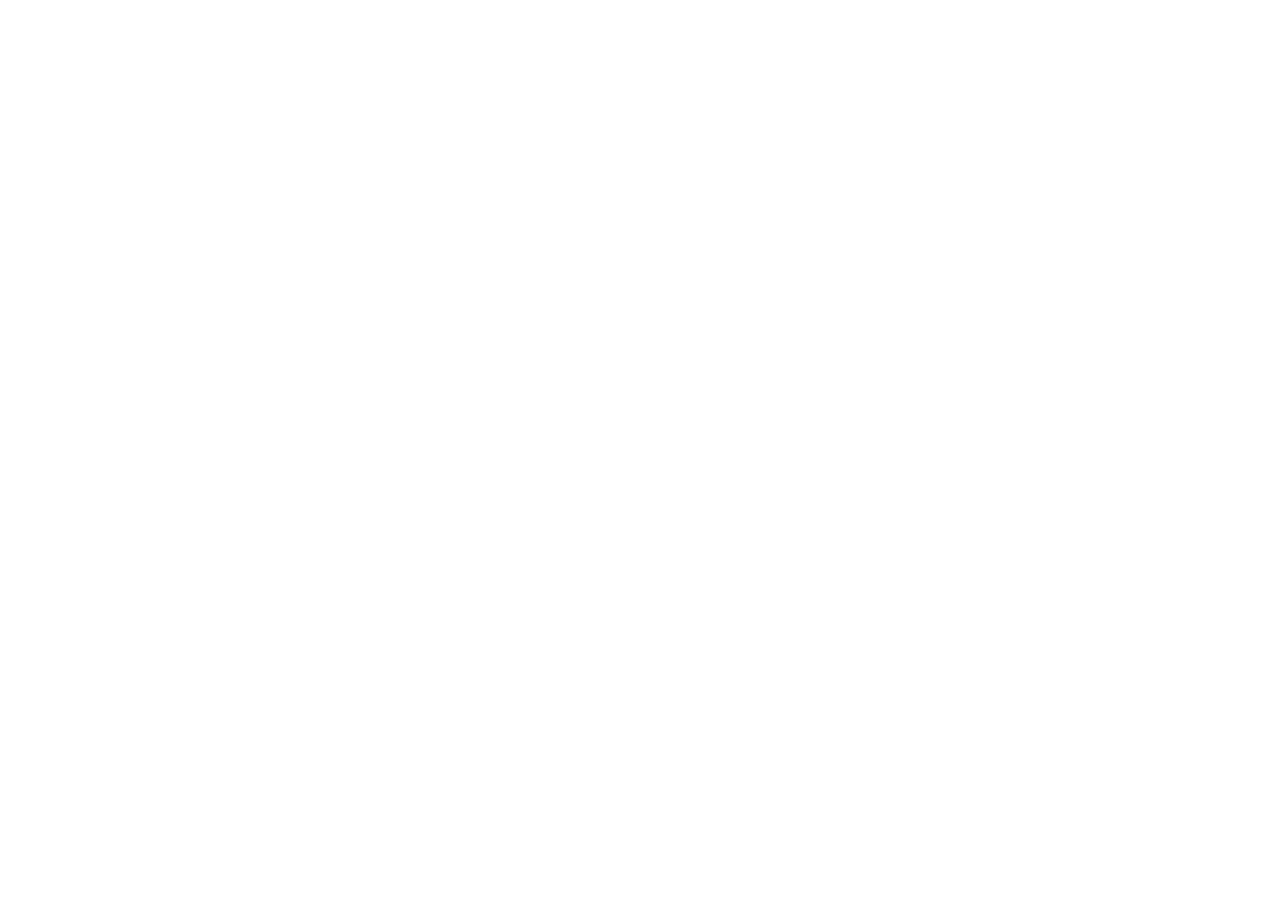
==== index.html @ fbb01432 "inizio" ====
<!DOCTYPE html>
<html lang="en">
  <head>
    <meta charset="UTF-8" />
    <meta name="viewport" content="width=device-width, initial-scale=1.0" />
    <link rel="stylesheet" href="./assets/css/reset.css" />
    <link rel="stylesheet" href="./assets/css/postit.css" />
    <title>Document</title>
  </head>
  <body></body>
</html>
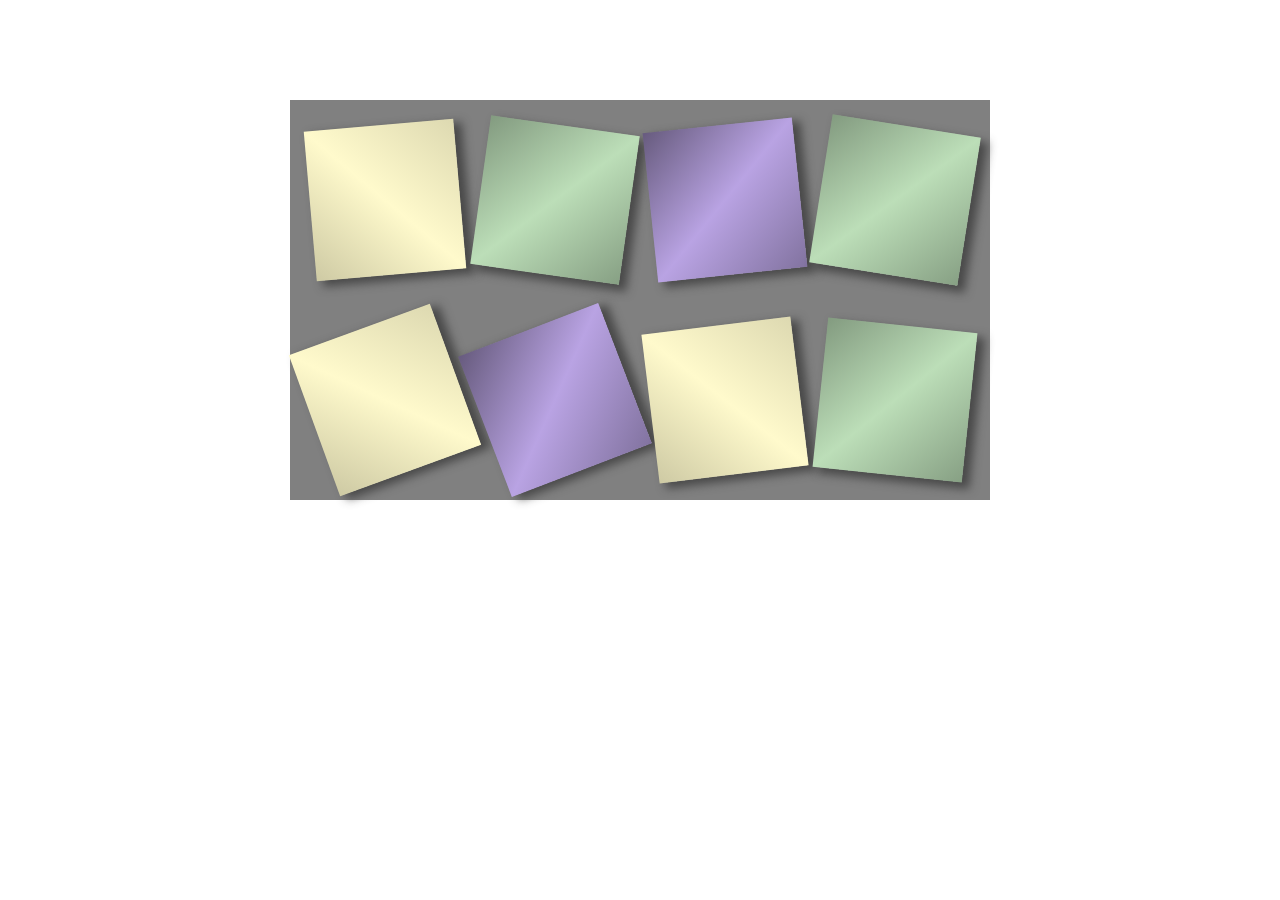
==== commit 7a456441: "postit" ====
--- a/index.html
+++ b/index.html
@@ -7,5 +7,18 @@
     <link rel="stylesheet" href="./assets/css/postit.css" />
     <title>Document</title>
   </head>
-  <body></body>
+  <body>
+    <main>
+      <section id="conteiner-post">
+        <article class="postit1" id="primo"></article>
+        <article class="postit1" id="secondo"></article>
+        <article class="postit1" id="terzo"></article>
+        <article class="postit1" id="quarto"></article>
+        <article class="postit1" id="quinto"></article>
+        <article class="postit1" id="sesto"></article>
+        <article class="postit1" id="settimo"></article>
+        <article class="postit1" id="ottavo"></article>
+      </section>
+    </main>
+  </body>
 </html>
--- a/assets/css/postit.css
+++ b/assets/css/postit.css
@@ -0,0 +1,95 @@
+#conteiner-post{
+    width: 700px;
+    background-color: gray;
+    height: 400px;
+    margin-top: 100px;
+    display: flex;
+    flex-wrap: wrap;
+    justify-content: space-evenly;
+    align-items: center;
+
+}
+
+main{
+    
+    display: flex;
+    justify-content: center;
+    align-items: center;
+}
+
+.postit1{
+    width: 150px;
+    height: 150px;
+    background-color: rgba(228, 139, 228, 0.877);
+    
+}
+
+#primo,#secondo,#terzo,#quarto,#quinto,#sesto,#settimo,#ottavo{
+    -webkit-box-shadow: 7px 5px 10px 1px rgba(55,55,55,0.76); 
+box-shadow: 7px 5px 10px 1px rgba(55,55,55,0.76);
+
+}
+
+#primo{
+    background: #CECAA4;
+background: -moz-linear-gradient(45deg, #CECAA4 0%, #FFFACC 50%, #DDD9B1 100%);
+background: -webkit-linear-gradient(45deg, #CECAA4 0%, #FFFACC 50%, #DDD9B1 100%);
+background: linear-gradient(45deg, #CECAA4 0%, #FFFACC 50%, #DDD9B1 100%);
+    transform: rotate(355deg);
+}
+
+#secondo{
+    background: #839B80;
+    background: -moz-linear-gradient(-45deg, #839B80 0%, #BCDEB8 50%, #87A084 100%);
+    background: -webkit-linear-gradient(-45deg, #839B80 0%, #BCDEB8 50%, #87A084 100%);
+    background: linear-gradient(135deg, #839B80 0%, #BCDEB8 50%, #87A084 100%);
+   transform: rotate(8deg);
+}
+
+#terzo{
+    background: #675B7E;
+    background: -moz-linear-gradient(-45deg, #675B7E 0%, #B9A3E3 50%, #8273A0 100%);
+    background: -webkit-linear-gradient(-45deg, #675B7E 0%, #B9A3E3 50%, #8273A0 100%);
+    background: linear-gradient(135deg, #675B7E 0%, #B9A3E3 50%, #8273A0 100%);
+    transform: rotate(354deg);
+}
+
+#quarto{
+    background: #839B80;
+background: -moz-linear-gradient(-45deg, #839B80 0%, #BCDEB8 50%, #87A084 100%);
+background: -webkit-linear-gradient(-45deg, #839B80 0%, #BCDEB8 50%, #87A084 100%);
+background: linear-gradient(135deg, #839B80 0%, #BCDEB8 50%, #87A084 100%);
+    transform: rotate(9deg);
+}
+
+#quinto{
+    background: #CECAA4;
+background: -moz-linear-gradient(45deg, #CECAA4 0%, #FFFACC 50%, #DDD9B1 100%);
+background: -webkit-linear-gradient(45deg, #CECAA4 0%, #FFFACC 50%, #DDD9B1 100%);
+background: linear-gradient(45deg, #CECAA4 0%, #FFFACC 50%, #DDD9B1 100%);
+    transform: rotate(340deg);
+}
+
+#sesto{
+    background: #675B7E;
+background: -moz-linear-gradient(-45deg, #675B7E 0%, #B9A3E3 50%, #8273A0 100%);
+background: -webkit-linear-gradient(-45deg, #675B7E 0%, #B9A3E3 50%, #8273A0 100%);
+background: linear-gradient(135deg, #675B7E 0%, #B9A3E3 50%, #8273A0 100%);
+    transform: rotate(339deg);
+}
+
+#settimo{
+    background: #CECAA4;
+    background: -moz-linear-gradient(45deg, #CECAA4 0%, #FFFACC 50%, #DDD9B1 100%);
+    background: -webkit-linear-gradient(45deg, #CECAA4 0%, #FFFACC 50%, #DDD9B1 100%);
+    background: linear-gradient(45deg, #CECAA4 0%, #FFFACC 50%, #DDD9B1 100%);
+    transform: rotate(353deg);
+}
+
+#ottavo{
+    background: #839B80;
+    background: -moz-linear-gradient(-45deg, #839B80 0%, #BCDEB8 50%, #87A084 100%);
+    background: -webkit-linear-gradient(-45deg, #839B80 0%, #BCDEB8 50%, #87A084 100%);
+    background: linear-gradient(135deg, #839B80 0%, #BCDEB8 50%, #87A084 100%);
+    transform: rotate(6deg);
+}
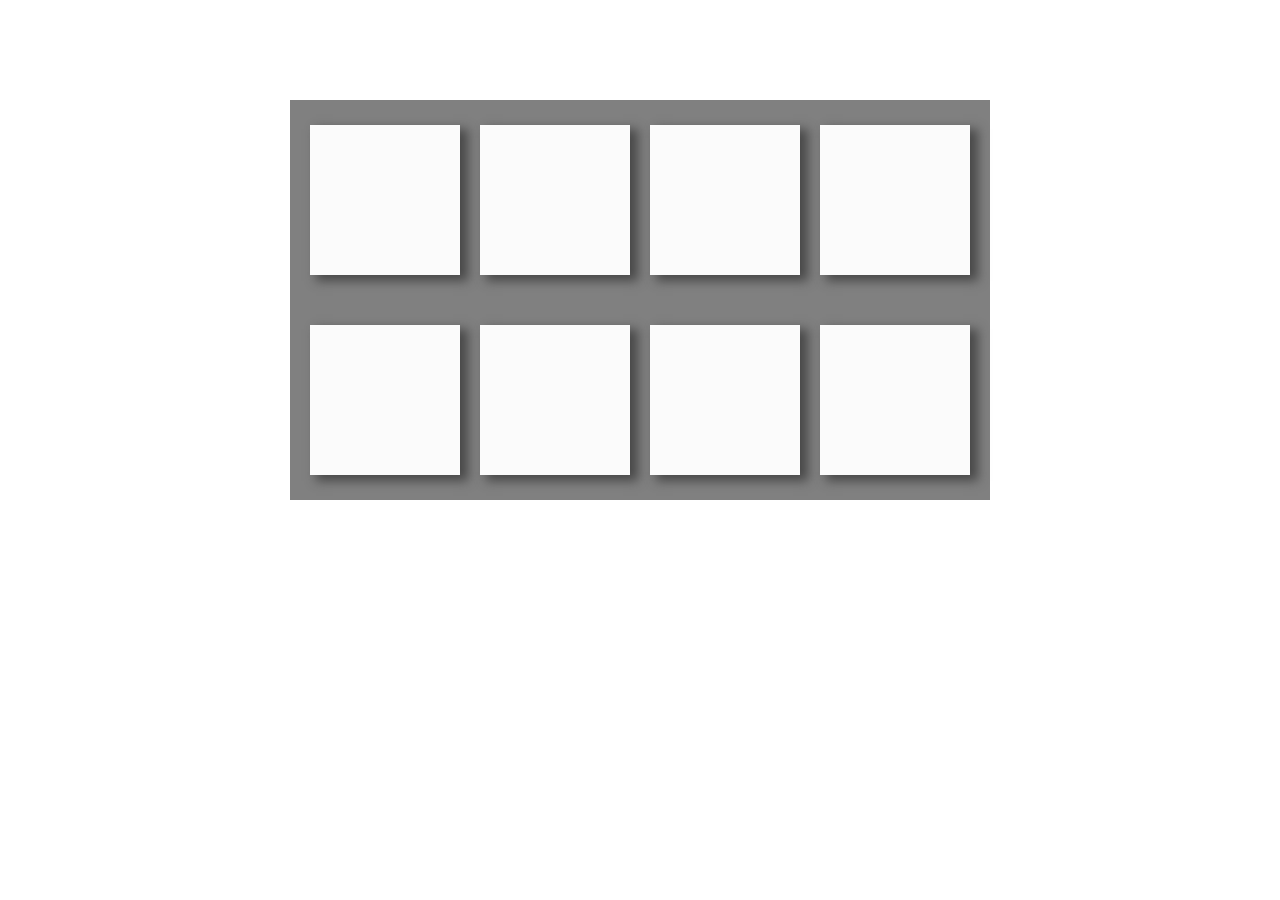
==== commit 30455f6c: "postit con hover" ====
--- a/index.html
+++ b/index.html
@@ -11,13 +11,13 @@
     <main>
       <section id="conteiner-post">
         <article class="postit1" id="primo"></article>
-        <article class="postit1" id="secondo"></article>
-        <article class="postit1" id="terzo"></article>
-        <article class="postit1" id="quarto"></article>
-        <article class="postit1" id="quinto"></article>
-        <article class="postit1" id="sesto"></article>
-        <article class="postit1" id="settimo"></article>
-        <article class="postit1" id="ottavo"></article>
+        <article class="postit2" id="secondo"></article>
+        <article class="postit3" id="terzo"></article>
+        <article class="postit4" id="quarto"></article>
+        <article class="postit5" id="quinto"></article>
+        <article class="postit6" id="sesto"></article>
+        <article class="postit7" id="settimo"></article>
+        <article class="postit8" id="ottavo"></article>
       </section>
     </main>
   </body>
--- a/assets/css/postit.css
+++ b/assets/css/postit.css
@@ -17,10 +17,10 @@
     align-items: center;
 }
 
-.postit1{
+.postit1,.postit2,.postit3,.postit4,.postit5,.postit6,.postit7,.postit8{
     width: 150px;
     height: 150px;
-    background-color: rgba(228, 139, 228, 0.877);
+    background-color: rgba(252, 252, 252, 0.993);
     
 }
 
@@ -30,7 +30,7 @@
 
 }
 
-#primo{
+#primo:hover{
     background: #CECAA4;
 background: -moz-linear-gradient(45deg, #CECAA4 0%, #FFFACC 50%, #DDD9B1 100%);
 background: -webkit-linear-gradient(45deg, #CECAA4 0%, #FFFACC 50%, #DDD9B1 100%);
@@ -38,7 +38,7 @@
     transform: rotate(355deg);
 }
 
-#secondo{
+#secondo:hover{
     background: #839B80;
     background: -moz-linear-gradient(-45deg, #839B80 0%, #BCDEB8 50%, #87A084 100%);
     background: -webkit-linear-gradient(-45deg, #839B80 0%, #BCDEB8 50%, #87A084 100%);
@@ -46,7 +46,7 @@
    transform: rotate(8deg);
 }
 
-#terzo{
+#terzo:hover{
     background: #675B7E;
     background: -moz-linear-gradient(-45deg, #675B7E 0%, #B9A3E3 50%, #8273A0 100%);
     background: -webkit-linear-gradient(-45deg, #675B7E 0%, #B9A3E3 50%, #8273A0 100%);
@@ -54,7 +54,7 @@
     transform: rotate(354deg);
 }
 
-#quarto{
+#quarto:hover{
     background: #839B80;
 background: -moz-linear-gradient(-45deg, #839B80 0%, #BCDEB8 50%, #87A084 100%);
 background: -webkit-linear-gradient(-45deg, #839B80 0%, #BCDEB8 50%, #87A084 100%);
@@ -62,7 +62,7 @@
     transform: rotate(9deg);
 }
 
-#quinto{
+#quinto:hover{
     background: #CECAA4;
 background: -moz-linear-gradient(45deg, #CECAA4 0%, #FFFACC 50%, #DDD9B1 100%);
 background: -webkit-linear-gradient(45deg, #CECAA4 0%, #FFFACC 50%, #DDD9B1 100%);
@@ -70,7 +70,7 @@
     transform: rotate(340deg);
 }
 
-#sesto{
+#sesto:hover{
     background: #675B7E;
 background: -moz-linear-gradient(-45deg, #675B7E 0%, #B9A3E3 50%, #8273A0 100%);
 background: -webkit-linear-gradient(-45deg, #675B7E 0%, #B9A3E3 50%, #8273A0 100%);
@@ -78,7 +78,7 @@
     transform: rotate(339deg);
 }
 
-#settimo{
+#settimo:hover{
     background: #CECAA4;
     background: -moz-linear-gradient(45deg, #CECAA4 0%, #FFFACC 50%, #DDD9B1 100%);
     background: -webkit-linear-gradient(45deg, #CECAA4 0%, #FFFACC 50%, #DDD9B1 100%);
@@ -86,10 +86,10 @@
     transform: rotate(353deg);
 }
 
-#ottavo{
+#ottavo:hover{
     background: #839B80;
     background: -moz-linear-gradient(-45deg, #839B80 0%, #BCDEB8 50%, #87A084 100%);
     background: -webkit-linear-gradient(-45deg, #839B80 0%, #BCDEB8 50%, #87A084 100%);
     background: linear-gradient(135deg, #839B80 0%, #BCDEB8 50%, #87A084 100%);
     transform: rotate(6deg);
-}+}
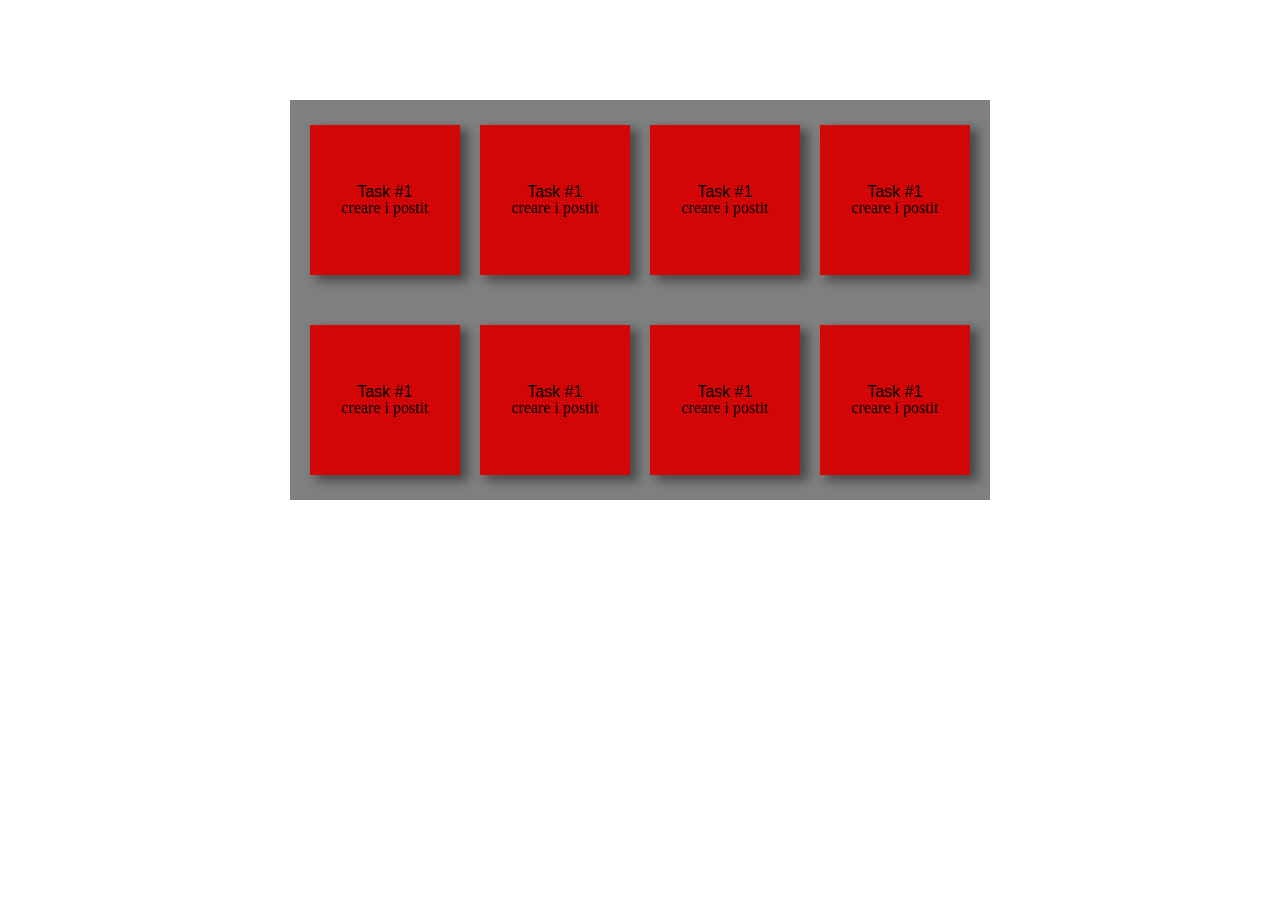
==== commit 5ef498fa: "testo aggiunto" ====
--- a/index.html
+++ b/index.html
@@ -10,14 +10,38 @@
   <body>
     <main>
       <section id="conteiner-post">
-        <article class="postit1" id="primo"></article>
-        <article class="postit2" id="secondo"></article>
-        <article class="postit3" id="terzo"></article>
-        <article class="postit4" id="quarto"></article>
-        <article class="postit5" id="quinto"></article>
-        <article class="postit6" id="sesto"></article>
-        <article class="postit7" id="settimo"></article>
-        <article class="postit8" id="ottavo"></article>
+        <article class="postit1" id="primo">
+          <h2>Task #1</h2>
+          creare i postit
+        </article>
+        <article class="postit2" id="secondo">
+          <h2>Task #1</h2>
+          creare i postit
+        </article>
+        <article class="postit3" id="terzo">
+          <h2>Task #1</h2>
+          creare i postit
+        </article>
+        <article class="postit4" id="quarto">
+          <h2>Task #1</h2>
+          creare i postit
+        </article>
+        <article class="postit5" id="quinto">
+          <h2>Task #1</h2>
+          creare i postit
+        </article>
+        <article class="postit6" id="sesto">
+          <h2>Task #1</h2>
+          creare i postit
+        </article>
+        <article class="postit7" id="settimo">
+          <h2>Task #1</h2>
+          creare i postit
+        </article>
+        <article class="postit8" id="ottavo">
+          <h2>Task #1</h2>
+          creare i postit
+        </article>
       </section>
     </main>
   </body>
--- a/assets/css/postit.css
+++ b/assets/css/postit.css
@@ -16,11 +16,26 @@
     justify-content: center;
     align-items: center;
 }
+#conteiner-post article h2{
+    font-size: 1em;
+    font-family: Impact, Haettenschweiler, 'Arial Narrow Bold', sans-serif;
+}
+
+#conteiner-post article{
+    display: flex;
+    flex-direction: column;
+    justify-content: center;
+    align-items: center;
+    flex-wrap: nowrap;
+    font-size: 1em;
+    text-align: center;
+}
 
 .postit1,.postit2,.postit3,.postit4,.postit5,.postit6,.postit7,.postit8{
     width: 150px;
     height: 150px;
-    background-color: rgba(252, 252, 252, 0.993);
+    background-color: #d30606fd;
+    transition: transform 3s ease, background-color 3s ease;
     
 }
 
@@ -43,7 +58,7 @@
     background: -moz-linear-gradient(-45deg, #839B80 0%, #BCDEB8 50%, #87A084 100%);
     background: -webkit-linear-gradient(-45deg, #839B80 0%, #BCDEB8 50%, #87A084 100%);
     background: linear-gradient(135deg, #839B80 0%, #BCDEB8 50%, #87A084 100%);
-   transform: rotate(8deg);
+   transform: rotate(354deg);
 }
 
 #terzo:hover{
@@ -59,7 +74,7 @@
 background: -moz-linear-gradient(-45deg, #839B80 0%, #BCDEB8 50%, #87A084 100%);
 background: -webkit-linear-gradient(-45deg, #839B80 0%, #BCDEB8 50%, #87A084 100%);
 background: linear-gradient(135deg, #839B80 0%, #BCDEB8 50%, #87A084 100%);
-    transform: rotate(9deg);
+    transform: rotate(354deg);
 }
 
 #quinto:hover{
@@ -91,5 +106,6 @@
     background: -moz-linear-gradient(-45deg, #839B80 0%, #BCDEB8 50%, #87A084 100%);
     background: -webkit-linear-gradient(-45deg, #839B80 0%, #BCDEB8 50%, #87A084 100%);
     background: linear-gradient(135deg, #839B80 0%, #BCDEB8 50%, #87A084 100%);
-    transform: rotate(6deg);
+    transform: rotate(354deg);
 }
+ 
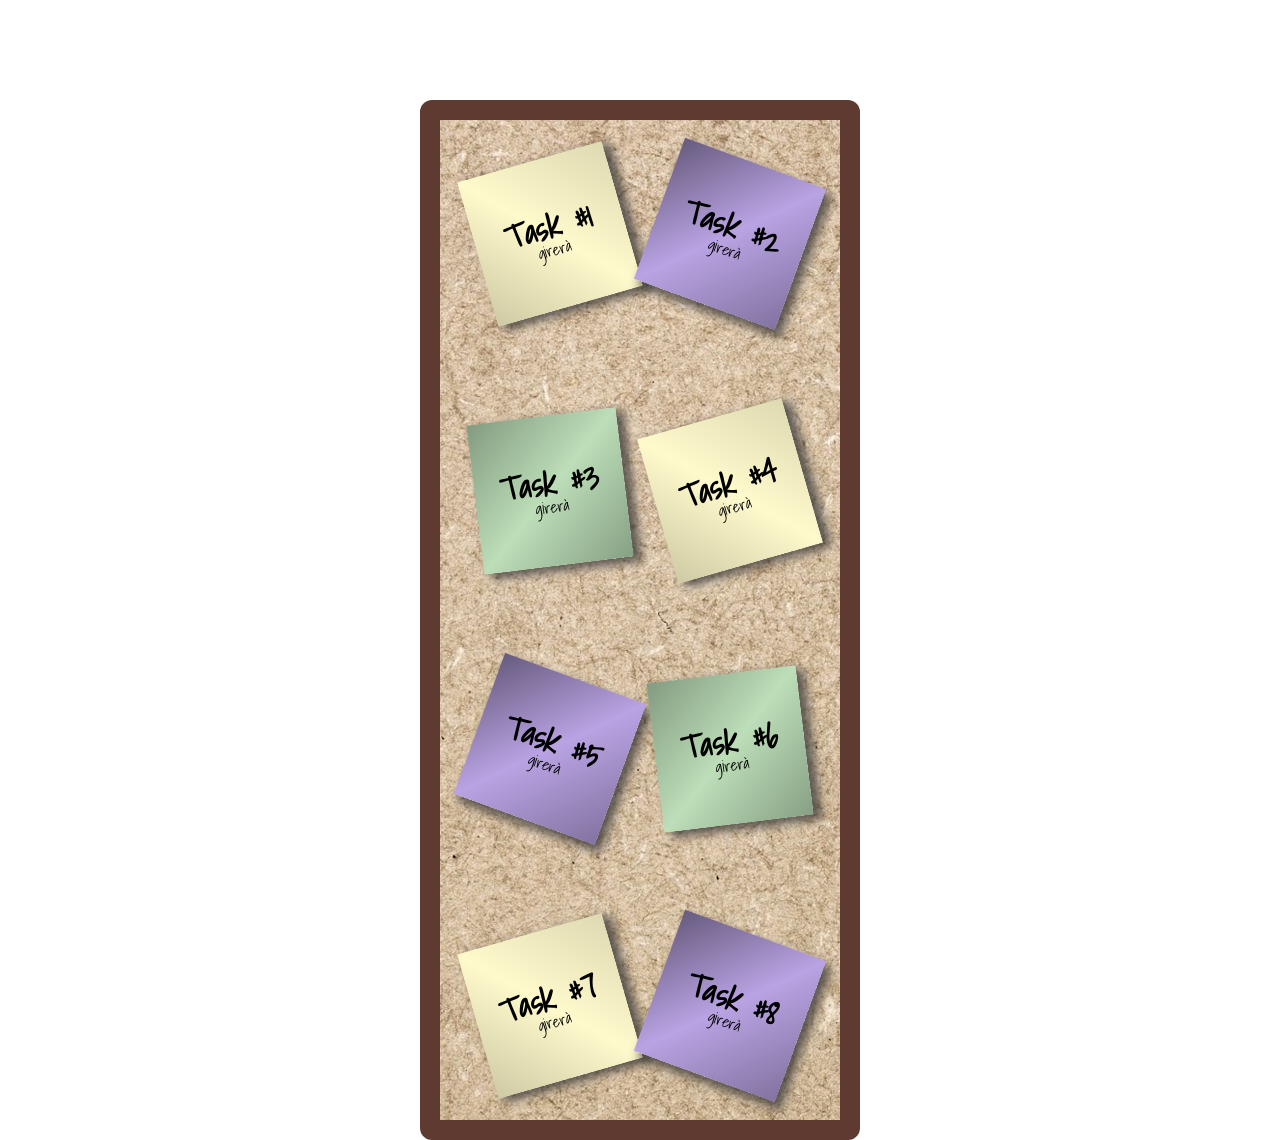
==== commit 5b30abdc: "modificato nome" ====
--- a/index.html
+++ b/index.html
@@ -4,43 +4,43 @@
     <meta charset="UTF-8" />
     <meta name="viewport" content="width=device-width, initial-scale=1.0" />
     <link rel="stylesheet" href="./assets/css/reset.css" />
-    <link rel="stylesheet" href="./assets/css/postit.css" />
+    <link rel="stylesheet" href="./assets/css/altreCard.css" />
     <title>Document</title>
   </head>
   <body>
     <main>
-      <section id="conteiner-post">
-        <article class="postit1" id="primo">
-          <h2>Task #1</h2>
-          creare i postit
+      <section id="conteiner-card">
+        <article class="card1" id="uno">
+          <h1>Task #1</h1>
+          <p>girerà</p>
         </article>
-        <article class="postit2" id="secondo">
-          <h2>Task #1</h2>
-          creare i postit
+        <article class="card2" id="due">
+          <h1>Task #2</h1>
+          <p>girerà</p>
         </article>
-        <article class="postit3" id="terzo">
-          <h2>Task #1</h2>
-          creare i postit
+        <article class="card3" id="tre">
+          <h1>Task #3</h1>
+          <p>girerà</p>
         </article>
-        <article class="postit4" id="quarto">
-          <h2>Task #1</h2>
-          creare i postit
+        <article class="card4" id="quattro">
+          <h1>Task #4</h1>
+          <p>girerà</p>
         </article>
-        <article class="postit5" id="quinto">
-          <h2>Task #1</h2>
-          creare i postit
+        <article class="card5" id="cinque">
+          <h1>Task #5</h1>
+          <p>girerà</p>
         </article>
-        <article class="postit6" id="sesto">
-          <h2>Task #1</h2>
-          creare i postit
+        <article class="card6" id="sei">
+          <h1>Task #6</h1>
+          <p>girerà</p>
         </article>
-        <article class="postit7" id="settimo">
-          <h2>Task #1</h2>
-          creare i postit
+        <article class="card7" id="sette">
+          <h1>Task #7</h1>
+          <p>girerà</p>
         </article>
-        <article class="postit8" id="ottavo">
-          <h2>Task #1</h2>
-          creare i postit
+        <article class="card8" id="otto">
+          <h1>Task #8</h1>
+          <p>girerà</p>
         </article>
       </section>
     </main>
--- a/assets/css/altreCard.css
+++ b/assets/css/altreCard.css
@@ -0,0 +1,102 @@
+@import url('https://fonts.googleapis.com/css2?family=Shadows+Into+Light&display=swap');
+
+main {
+    display: flex;
+    justify-content: center;
+    align-items: center;
+}
+
+#conteiner-card {
+    width: 400px;
+    background-image: url(../img/istockphoto-165883765-2048x2048.jpg);
+    border: 20px solid rgb(94, 58, 48);
+    border-radius: 12px;
+    height: 1000px;
+    margin-top: 100px;
+    display: flex;
+    flex-direction: row;
+    justify-content: center;
+    align-items: center;
+    flex-wrap: wrap;
+    gap: 30px;
+}
+
+#conteiner-card article {
+    display: flex;
+    flex-direction: column;
+    justify-content: center;
+    align-items: center;
+}
+
+#conteiner-card h1 {
+    font-family: "Shadows Into Light", cursive;
+    font-weight: bold;
+    font-size: 2em;
+}
+
+#conteiner-card p {
+    font-family: "Shadows Into Light", cursive;
+    font-size: 1em;
+}
+
+.card1, .card2, .card3, .card4, .card5, .card6, .card7, .card8 {
+    width: 150px;
+    height: 150px;
+    -webkit-box-shadow: 7px 5px 10px 1px rgba(55, 55, 55, 0.76);
+    box-shadow: 7px 5px 10px 1px rgba(55, 55, 55, 0.76);
+    transition: transform 0.3s ease; /* Transizione per rotazione fluida */
+}
+
+/* Rotazioni iniziali per le carte */
+.card1 {
+    background: #CECAA4;
+    background: linear-gradient(45deg, #CECAA4 0%, #FFFACC 50%, #DDD9B1 100%);
+    transform: rotate(344deg);
+}
+
+.card2 {
+    background: #675B7E;
+    background: linear-gradient(135deg, #675B7E 0%, #B9A3E3 50%, #8273A0 100%);
+    transform: rotate(20deg);
+}
+
+.card3 {
+    background: #839B80;
+    background: linear-gradient(135deg, #839B80 0%, #BCDEB8 50%, #87A084 100%);
+    transform: rotate(353deg);
+}
+
+.card4 {
+    background: #CECAA4;
+    background: linear-gradient(45deg, #CECAA4 0%, #FFFACC 50%, #DDD9B1 100%);
+    transform: rotate(344deg);
+}
+
+.card5 {
+    background: #675B7E;
+    background: linear-gradient(135deg, #675B7E 0%, #B9A3E3 50%, #8273A0 100%);
+    transform: rotate(20deg);
+}
+
+.card6 {
+    background: #839B80;
+    background: linear-gradient(135deg, #839B80 0%, #BCDEB8 50%, #87A084 100%);
+    transform: rotate(353deg);
+}
+
+.card7 {
+    background: #CECAA4;
+    background: linear-gradient(45deg, #CECAA4 0%, #FFFACC 50%, #DDD9B1 100%);
+    transform: rotate(344deg);
+}
+
+.card8 {
+    background: #675B7E;
+    background: linear-gradient(135deg, #675B7E 0%, #B9A3E3 50%, #8273A0 100%);
+    transform: rotate(20deg);
+}
+
+/* Quando il mouse passa sopra la carta, la rotazione viene annullata */
+.card1:hover, .card2:hover, .card3:hover, .card4:hover, .card5:hover, .card6:hover, .card7:hover, .card8:hover {
+    transform: rotate(0deg);
+}
